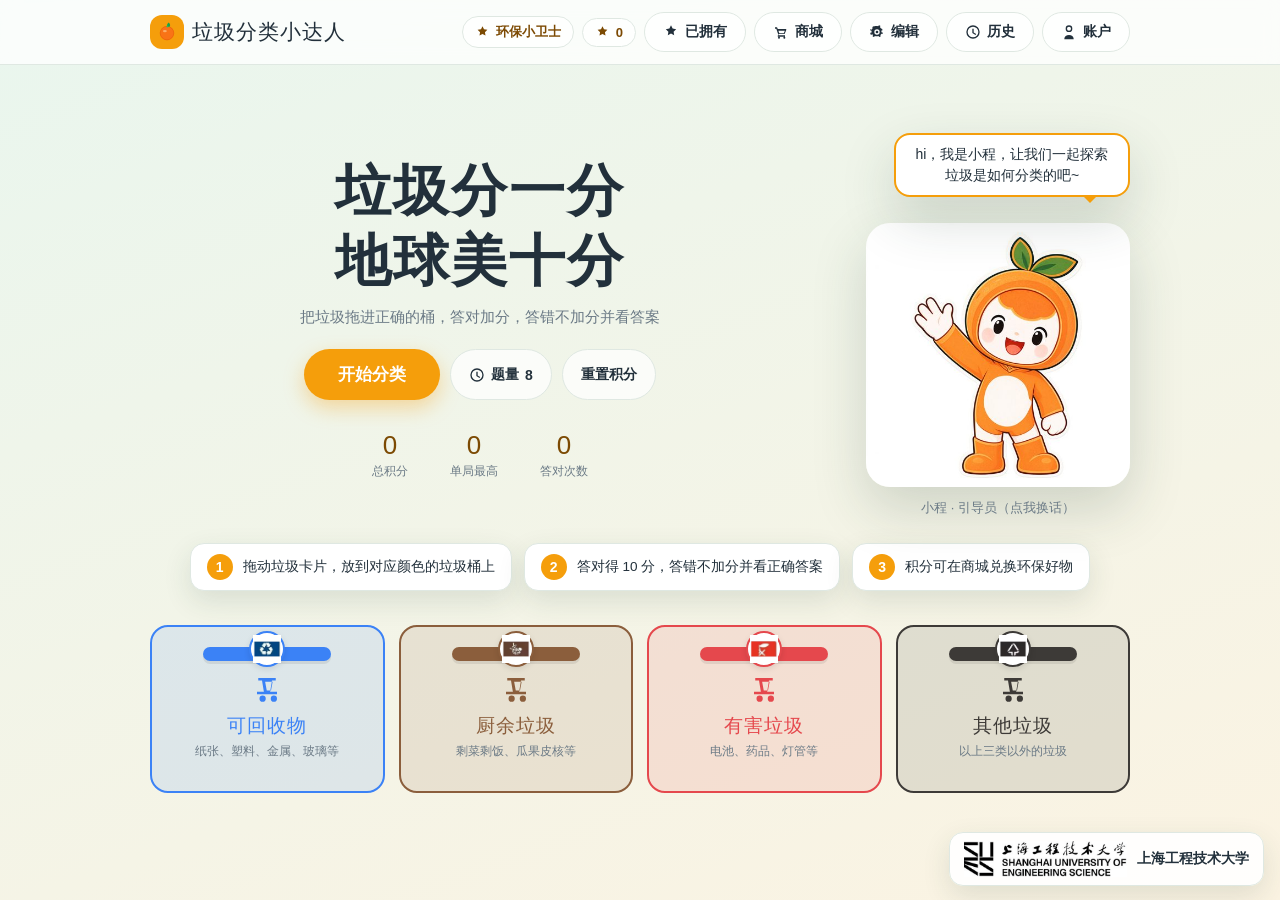
==== index.html @ 73b71ce6 "Add files via upload" ====
<!DOCTYPE html>
<html lang="zh-CN">
<head>
  <meta charset="UTF-8">
  <meta name="viewport" content="width=device-width, initial-scale=1.0">
  <title>垃圾分类小达人</title>
  
  
  <style>/* ===== 基础 ===== */
* { box-sizing: border-box; margin: 0; padding: 0; }

:root {
  --font-display: 'Microsoft YaHei', 'PingFang SC', sans-serif;
  --font-body: 'Microsoft YaHei', 'PingFang SC', sans-serif;
  --radius: 18px;
  --radius-lg: 24px;
}

/* ===== 皮肤变量 ===== */
body[data-skin="default"] {
  --bg-a: #E9F6EE;
  --bg-b: #FBF3E2;
  --card: #FFFFFF;
  --card-2: #F4FBF6;
  --ink: #22303B;
  --muted: #6B7A86;
  --line: #DFE8E2;
  --accent: #F59E0B;
  --accent-ink: #7C4A03;
  --shadow: 0 10px 28px rgba(34, 63, 51, 0.12);
  --shadow-lg: 0 22px 54px rgba(34, 63, 51, 0.18);
  --chip-bg: rgba(255, 255, 255, 0.75);
}
body[data-skin="night"] {
  --bg-a: #0E1B2C;
  --bg-b: #1B2A44;
  --card: #F7FAFD;
  --card-2: #EAF1FB;
  --ink: #16233A;
  --muted: #5C6B82;
  --line: #D7E2F0;
  --accent: #F5B83D;
  --accent-ink: #6B4A06;
  --shadow: 0 12px 30px rgba(6, 15, 30, 0.35);
  --shadow-lg: 0 24px 56px rgba(6, 15, 30, 0.42);
  --chip-bg: rgba(255, 255, 255, 0.82);
}
body[data-skin="sun"] {
  --bg-a: #FFF3E0;
  --bg-b: #FFE3C2;
  --card: #FFFFFF;
  --card-2: #FFF9F0;
  --ink: #3A2A16;
  --muted: #8A7357;
  --line: #F0E0C8;
  --accent: #EA7A23;
  --accent-ink: #8F3E08;
  --shadow: 0 10px 28px rgba(138, 86, 23, 0.14);
  --shadow-lg: 0 22px 54px rgba(138, 86, 23, 0.20);
  --chip-bg: rgba(255, 255, 255, 0.78);
}

html, body { height: 100%; }

body {
  font-family: var(--font-body);
  color: var(--ink);
  background: linear-gradient(160deg, var(--bg-a) 0%, var(--bg-b) 100%);
  background-attachment: fixed;
  min-height: 100vh;
  -webkit-font-smoothing: antialiased;
}

button { font-family: inherit; cursor: pointer; }
input, select, textarea { font-family: inherit; }

/* ===== 顶部栏 ===== */
.topbar {
  position: sticky;
  top: 0;
  z-index: 30;
  background: var(--chip-bg);
  -webkit-backdrop-filter: blur(10px);
  backdrop-filter: blur(10px);
  border-bottom: 1px solid var(--line);
}
.topbar-inner {
  max-width: 1020px;
  margin: 0 auto;
  padding: 12px 20px;
  display: flex;
  align-items: center;
  justify-content: space-between;
  gap: 12px;
  flex-wrap: wrap;
}
.brand { display: flex; align-items: center; gap: 8px; }
.brand-mark {
  width: 34px; height: 34px;
  display: inline-flex; align-items: center; justify-content: center;
  background: var(--accent);
  color: #fff;
  border-radius: 12px;
}
.brand-title {
  font-family: var(--font-display);
  font-size: 21px;
  letter-spacing: 1px;
}
.hud { display: flex; align-items: center; gap: 8px; flex-wrap: wrap; }

.chip {
  display: inline-flex; align-items: center; gap: 6px;
  background: var(--chip-bg);
  border: 1px solid var(--line);
  border-radius: 999px;
  padding: 6px 12px;
  font-size: 13px;
  font-weight: 700;
}
.score-chip { color: var(--accent-ink); }
.badge-chip { color: var(--muted); }
.badge-chip.is-active { color: var(--accent-ink); }

/* ===== 按钮 ===== */
.btn {
  display: inline-flex; align-items: center; justify-content: center; gap: 6px;
  border: none;
  border-radius: 999px;
  padding: 10px 18px;
  font-size: 14px;
  font-weight: 700;
  transition: transform 0.12s ease, box-shadow 0.12s ease, background 0.12s ease;
}
.btn:active { transform: scale(0.97); }
.btn-primary {
  background: var(--accent);
  color: #fff;
  box-shadow: 0 8px 20px rgba(245, 158, 11, 0.35);
}
.btn-primary:hover { filter: brightness(1.05); }
.btn-ghost {
  background: var(--chip-bg);
  color: var(--ink);
  border: 1px solid var(--line);
}
.btn-ghost:hover { background: var(--card-2); }
.btn-soft {
  background: var(--card-2);
  color: var(--ink);
  border: 1px solid var(--line);
}
.btn-soft:hover { background: var(--card); }
.btn-lg { padding: 14px 34px; font-size: 17px; }
.btn-sm { padding: 6px 12px; font-size: 13px; }
.btn:disabled { opacity: 0.5; cursor: not-allowed; }
.icon-btn {
  width: 34px; height: 34px;
  display: inline-flex; align-items: center; justify-content: center;
  border: none; border-radius: 10px;
  background: transparent; color: var(--muted);
}
.icon-btn:hover { background: var(--card-2); color: var(--ink); }

/* ===== 舞台 ===== */
.stage {
  max-width: 1020px;
  margin: 0 auto;
  padding: 28px 20px 48px;
}
.view { animation: fadeUp 0.35s ease; }
.is-hidden { display: none !important; }
@keyframes fadeUp {
  from { opacity: 0; transform: translateY(10px); }
  to { opacity: 1; transform: none; }
}

/* ===== 首页 ===== */
.home-hero {
  text-align: center;
  padding: 26px 0 20px;
}
.hero-title {
  font-family: var(--font-display);
  font-size: clamp(34px, 6vw, 56px);
  line-height: 1.25;
  letter-spacing: 2px;
}
.hero-sub {
  margin: 12px 0 22px;
  color: var(--muted);
  font-size: 15px;
}
.home-stats {
  display: flex; justify-content: center; gap: 42px;
  margin-top: 30px;
}
.stat { text-align: center; }
.stat-num {
  display: block;
  font-family: var(--font-display);
  font-size: 26px;
  color: var(--accent-ink);
}
.stat-label { font-size: 12px; color: var(--muted); }

.home-bins {
  display: grid;
  grid-template-columns: repeat(4, 1fr);
  gap: 14px;
  margin-top: 34px;
}

/* ===== 垃圾桶 ===== */
.bin {
  position: relative;
  border-radius: var(--radius);
  border: 2px solid var(--bin-color);
  background: var(--bin-soft);
  padding: 14px 12px 16px;
  min-height: 168px;
  display: flex;
  flex-direction: column;
  align-items: center;
  justify-content: flex-start;
  text-align: center;
  transition: transform 0.15s ease, box-shadow 0.15s ease;
}
.bin-lid {
  width: 62%;
  height: 14px;
  border-radius: 8px;
  background: var(--bin-color);
  margin-bottom: 12px;
  box-shadow: 0 3px 0 rgba(0,0,0,0.08);
}
.bin-icon { color: var(--bin-color); margin-bottom: 6px; }
.bin-name {
  font-family: var(--font-display);
  font-size: 19px;
  letter-spacing: 1px;
  color: var(--bin-color);
}
.bin-desc { font-size: 12px; color: var(--muted); margin-top: 4px; line-height: 1.4; }

.bin.drop-active { transform: scale(1.03); box-shadow: 0 0 0 4px var(--bin-color); }
.bin.flash-good { animation: binGood 0.7s ease; }
.bin.flash-bad { animation: binBad 0.6s ease; }
.bin.pulse-correct { animation: binPulse 1.3s ease 2; }
@keyframes binGood {
  0%, 100% { box-shadow: 0 0 0 0 rgba(46, 204, 113, 0); }
  40% { box-shadow: 0 0 0 8px rgba(46, 204, 113, 0.55); }
}
@keyframes binBad {
  0%, 100% { transform: translateX(0); }
  25% { transform: translateX(-6px); }
  50% { transform: translateX(6px); }
  75% { transform: translateX(-4px); }
}
@keyframes binPulse {
  0%, 100% { box-shadow: 0 0 0 0 var(--bin-color); }
  50% { box-shadow: 0 0 0 10px var(--bin-color); }
}

.bins {
  display: grid;
  grid-template-columns: repeat(4, 1fr);
  gap: 14px;
  margin-top: 26px;
}

/* ===== 游戏条 ===== */
.game-bar {
  display: flex;
  align-items: center;
  justify-content: space-between;
  gap: 12px;
  flex-wrap: wrap;
  margin-bottom: 6px;
}
.game-progress { display: flex; align-items: center; gap: 12px; flex: 1; min-width: 260px; }
.progress-text {
  font-family: var(--font-display);
  font-size: 16px;
  min-width: 52px;
}
.progress-track {
  flex: 1;
  height: 10px;
  border-radius: 999px;
  background: var(--line);
  overflow: hidden;
}
.progress-fill {
  height: 100%;
  border-radius: 999px;
  background: linear-gradient(90deg, #34C77B, var(--accent));
  transition: width 0.35s ease;
  width: 0%;
}
.mini-stat { font-size: 13px; color: var(--muted); white-space: nowrap; }
.mini-stat b { color: var(--ink); }

.game-tip {
  text-align: center;
  color: var(--muted);
  font-size: 13px;
  margin: 8px 0 18px;
}

/* ===== 物品托盘 ===== */
.tray {
  display: flex;
  flex-wrap: wrap;
  justify-content: center;
  gap: 14px;
  min-height: 150px;
  padding: 18px 6px 22px;
  user-select: none;
  -webkit-user-select: none;
  touch-action: none;
}
.item-card {
  position: relative;
  width: 112px;
  background: var(--card);
  border: 2px solid var(--line);
  border-radius: var(--radius);
  padding: 12px 8px 10px;
  display: flex;
  flex-direction: column;
  align-items: center;
  gap: 8px;
  box-shadow: var(--shadow);
  cursor: grab;
  touch-action: none;
  transition: transform 0.15s ease, box-shadow 0.15s ease, border-color 0.15s ease, opacity 0.3s ease;
}
.item-card:hover { transform: translateY(-3px); }
.item-card img {
  width: 74px;
  height: 74px;
  object-fit: contain;
  pointer-events: none;
}
.item-card .item-name { font-size: 13.5px; font-weight: 700; text-align: center; }
.item-card.is-selected {
  border-color: var(--accent);
  box-shadow: 0 0 0 4px rgba(245, 158, 11, 0.22), var(--shadow);
  transform: translateY(-3px);
}
.item-card.done-correct { opacity: 0.45; cursor: default; }
.item-card.done-wrong { opacity: 0.45; cursor: default; }
.item-card.dragging { visibility: hidden; }

.answer-badge {
  position: absolute;
  top: -9px;
  right: -9px;
  width: 26px; height: 26px;
  border-radius: 50%;
  display: flex; align-items: center; justify-content: center;
  color: #fff;
  border: 2px solid var(--card);
  font-weight: 800;
  font-size: 14px;
}
.answer-badge.good { background: #2ECC71; }
.answer-badge.bad { background: #E5484D; }

/* ===== 拖拽克隆 ===== */
.drag-clone {
  position: fixed;
  width: 96px;
  z-index: 200;
  pointer-events: none;
  background: var(--card);
  border: 2px solid var(--accent);
  border-radius: 16px;
  padding: 10px 8px;
  display: flex;
  flex-direction: column;
  align-items: center;
  gap: 6px;
  box-shadow: var(--shadow-lg);
  transform: translate(-50%, -50%) scale(1.1);
}
.drag-clone img { width: 60px; height: 60px; object-fit: contain; }
.drag-clone .item-name { font-size: 12px; font-weight: 700; }

/* ===== 结算 ===== */
.result-card {
  max-width: 480px;
  margin: 30px auto;
  background: var(--card);
  border-radius: var(--radius-lg);
  box-shadow: var(--shadow-lg);
  padding: 38px 30px 30px;
  text-align: center;
}
.result-icon {
  width: 96px; height: 96px;
  margin: 0 auto 14px;
  border-radius: 50%;
  background: linear-gradient(135deg, #34C77B, var(--accent));
  color: #fff;
  display: flex; align-items: center; justify-content: center;
}
.result-title { font-family: var(--font-display); font-size: 22px; letter-spacing: 1px; }
.result-score {
  font-family: var(--font-display);
  font-size: 52px;
  color: var(--accent-ink);
  margin: 8px 0 4px;
}
.result-stats {
  display: flex; justify-content: center; gap: 36px;
  margin: 22px 0;
  padding: 16px 0;
  border-top: 1px dashed var(--line);
  border-bottom: 1px dashed var(--line);
}
.result-foot { display: flex; justify-content: center; gap: 26px; margin-bottom: 22px; }
.result-actions { display: flex; justify-content: center; gap: 12px; }

/* ===== 面板 ===== */
.panel-mask {
  position: fixed;
  inset: 0;
  background: rgba(15, 23, 42, 0.42);
  z-index: 100;
}
.panel {
  position: fixed;
  top: 0;
  right: 0;
  bottom: 0;
  width: 460px;
  max-width: 94vw;
  background: var(--card);
  z-index: 110;
  display: flex;
  flex-direction: column;
  box-shadow: var(--shadow-lg);
  animation: slideIn 0.25s ease;
}
.panel-wide { width: 700px; }
@keyframes slideIn {
  from { transform: translateX(30px); opacity: 0; }
  to { transform: none; opacity: 1; }
}
.panel-head {
  display: flex;
  align-items: center;
  gap: 12px;
  padding: 16px 20px;
  border-bottom: 1px solid var(--line);
}
.panel-head h2 { font-family: var(--font-display); font-size: 19px; flex: 1; }
.panel-balance {
  font-size: 13px; font-weight: 700;
  color: var(--accent-ink);
  background: var(--card-2);
  border: 1px solid var(--line);
  border-radius: 999px;
  padding: 5px 12px;
}
.panel-body { flex: 1; overflow-y: auto; padding: 18px 20px 30px; }

.shop-card {
  display: flex;
  align-items: center;
  gap: 14px;
  background: var(--card-2);
  border: 1px solid var(--line);
  border-radius: var(--radius);
  padding: 14px;
  margin-bottom: 12px;
}
.shop-icon {
  width: 76px; height: 76px;
  flex-shrink: 0;
  border-radius: 16px;
  background: var(--card);
  border: 1px solid var(--line);
  display: flex; align-items: center; justify-content: center;
  color: var(--accent);
  overflow: hidden;
}
.shop-icon img {
  width: 100%;
  height: 100%;
  object-fit: contain;
  display: block;
}
.shop-icon svg { width: 40px; height: 40px; }
.shop-info { flex: 1; min-width: 0; }
.shop-name { font-weight: 700; font-size: 15px; }
.shop-desc { font-size: 12px; color: var(--muted); margin-top: 2px; }
.shop-price {
  display: inline-flex; align-items: center; gap: 4px;
  font-size: 13px; font-weight: 700;
  color: var(--accent-ink);
  margin-top: 6px;
}
.shop-action { flex-shrink: 0; }

/* ===== 编辑面板 ===== */
.edit-tabs {
  display: flex;
  gap: 6px;
  padding: 10px 20px 0;
  border-bottom: 1px solid var(--line);
  overflow-x: auto;
}
.edit-tab {
  border: none;
  background: transparent;
  padding: 9px 14px;
  font-size: 14px;
  font-weight: 700;
  color: var(--muted);
  border-radius: 10px 10px 0 0;
  white-space: nowrap;
}
.edit-tab.is-active {
  color: var(--accent-ink);
  background: var(--card-2);
  border: 1px solid var(--line);
  border-bottom-color: var(--card-2);
}

.form-row {
  display: grid;
  grid-template-columns: 86px 1fr;
  gap: 10px;
  align-items: center;
  margin-bottom: 10px;
}
.form-row .form-label { font-size: 13px; color: var(--muted); font-weight: 700; }
.form-control {
  width: 100%;
  border: 1px solid var(--line);
  border-radius: 10px;
  padding: 8px 10px;
  font-size: 14px;
  background: var(--card);
  color: var(--ink);
}
.form-control:focus { outline: 2px solid var(--accent); outline-offset: -1px; }
textarea.form-control { resize: vertical; min-height: 60px; }

.edit-card {
  background: var(--card-2);
  border: 1px solid var(--line);
  border-radius: var(--radius);
  padding: 14px;
  margin-bottom: 12px;
}
.edit-card-head {
  display: flex;
  align-items: center;
  justify-content: space-between;
  gap: 10px;
  margin-bottom: 10px;
}
.edit-card-title { font-weight: 700; font-size: 14px; }
.edit-card-actions { display: flex; gap: 6px; }
.edit-actions {
  display: flex;
  gap: 8px;
  margin-top: 14px;
  flex-wrap: wrap;
}
.hint-note {
  font-size: 12px;
  color: var(--muted);
  background: var(--card-2);
  border: 1px dashed var(--line);
  border-radius: 10px;
  padding: 10px 12px;
  margin-bottom: 14px;
  line-height: 1.6;
}
.img-preview {
  width: 56px; height: 56px;
  object-fit: contain;
  background: #fff;
  border: 1px solid var(--line);
  border-radius: 10px;
}

/* ===== Toast ===== */
.toast {
  position: fixed;
  top: 18px;
  left: 50%;
  transform: translateX(-50%) translateY(-16px);
  z-index: 300;
  padding: 11px 22px;
  border-radius: 999px;
  color: #fff;
  font-size: 14px;
  font-weight: 700;
  box-shadow: var(--shadow-lg);
  opacity: 0;
  pointer-events: none;
  transition: opacity 0.2s ease, transform 0.2s ease;
  max-width: 86vw;
  text-align: center;
}
.toast.show { opacity: 1; transform: translateX(-50%) translateY(0); }
.toast.good { --toast-kind: #2ECC71; }
.toast.bad { --toast-kind: #E5484D; }
.toast.info { --toast-kind: #3B82F6; }
.toast { background: var(--toast-bg, var(--toast-kind, #3B82F6)); }

/* ===== 响应式 ===== */
@media (max-width: 760px) {
  .topbar-inner { padding: 10px 14px; }
  .brand-title { font-size: 18px; }
  .stage { padding: 18px 14px 40px; }
  .home-bins { grid-template-columns: repeat(2, 1fr); }
  .bins { grid-template-columns: repeat(2, 1fr); }
  .bin { min-height: 140px; }
  .item-card { width: 98px; }
  .item-card img { width: 62px; height: 62px; }
  .home-stats { gap: 24px; }
  .panel { width: 100%; max-width: 100%; }
  .form-row { grid-template-columns: 1fr; gap: 4px; }
  .result-card { padding: 28px 18px 22px; }
}

/* ===== 无障碍与动效偏好 ===== */
:focus-visible {
  outline: 3px solid var(--accent);
  outline-offset: 2px;
}
@media (prefers-reduced-motion: reduce) {
  *, *::before, *::after {
    animation-duration: 0.01ms !important;
    animation-iteration-count: 1 !important;
    transition-duration: 0.01ms !important;
  }
}

/* ===== v2 新增：首页形象与玩法说明 ===== */
.home-hero {
  display: flex;
  align-items: center;
  justify-content: center;
  gap: 56px;
  padding: 26px 0 20px;
  text-align: left;
}
.hero-text { text-align: center; flex: 1; min-width: 0; }
.avatar-home { width: 264px; flex-shrink: 0; }
.avatar-home img {
  width: 100%;
  border-radius: 24px;
  box-shadow: var(--shadow-lg);
  display: block;
}
.avatar-name {
  display: block;
  text-align: center;
  margin-top: 10px;
  font-size: 13px;
  color: var(--muted);
}
.howto {
  display: flex;
  flex-wrap: wrap;
  gap: 12px;
  justify-content: center;
  margin: 6px 0 26px;
}
.howto-step {
  display: flex;
  align-items: center;
  gap: 10px;
  background: var(--card);
  border: 1px solid var(--line);
  border-radius: 14px;
  padding: 10px 16px;
  box-shadow: var(--shadow);
  font-size: 13.5px;
}
.howto-step b {
  width: 26px; height: 26px;
  border-radius: 50%;
  background: var(--accent);
  color: #fff;
  display: flex; align-items: center; justify-content: center;
  font-size: 14px;
  flex-shrink: 0;
}

/* ===== v2 新增：游戏页形象与提示 ===== */
.avatar-game {
  width: 88px;
  border-radius: 16px;
  box-shadow: var(--shadow);
  flex-shrink: 0;
  display: block;
}
.game-tip {
  width: fit-content;
  max-width: 94%;
  margin: 8px auto 18px;
  background: var(--card);
  border: 1px dashed var(--accent);
  border-radius: 999px;
  padding: 8px 18px;
  font-weight: 500;
}

/* ===== v2 新增：垃圾桶配套标识 ===== */
.bin { padding-top: 20px; }
.bin-mark {
  position: absolute;
  top: 4px;
  left: 50%;
  transform: translateX(-50%);
  width: 36px; height: 36px;
  border-radius: 50%;
  background: var(--card);
  border: 2px solid var(--bin-color);
  color: var(--bin-color);
  display: flex; align-items: center; justify-content: center;
  box-shadow: 0 2px 6px rgba(0, 0, 0, 0.10);
  z-index: 2;
}

/* ===== v2 新增：投放抖动 ===== */
@keyframes shake {
  0%, 100% { transform: translateX(0); }
  20% { transform: translateX(-5px) rotate(-1.2deg); }
  40% { transform: translateX(5px) rotate(1.2deg); }
  60% { transform: translateX(-4px); }
  80% { transform: translateX(3px); }
}
.bin.shake { animation: shake 0.45s ease; }
.item-card.card-shake { animation: shake 0.45s ease; }

/* ===== v2 新增：正确/错误反馈气泡 ===== */
.feedback {
  position: fixed;
  top: 20%;
  left: 50%;
  transform: translate(-50%, -55%) scale(0.5);
  z-index: 260;
  display: flex;
  flex-direction: column;
  align-items: center;
  gap: 8px;
  opacity: 0;
  pointer-events: none;
  transition: opacity 0.16s ease, transform 0.16s ease;
}
.feedback.show { opacity: 1; transform: translate(-50%, -55%) scale(1); }
.feedback img {
  width: 104px;
  border-radius: 18px;
  box-shadow: var(--shadow-lg);
}
.feedback img.fb-bad { display: none; }
.feedback.bad img.fb-good { display: none; }
.feedback.bad img.fb-bad { display: block; }
.feedback span {
  font-family: var(--font-display);
  font-size: 24px;
  letter-spacing: 2px;
  padding: 6px 20px;
  border-radius: 999px;
  color: #fff;
}
.feedback.good span { background: #2ECC71; }
.feedback.bad span { background: #E5484D; }

/* ===== v2 新增：角落水印 ===== */
.corner-badge {
  position: fixed;
  right: 16px;
  bottom: 14px;
  z-index: 90;
  display: flex;
  align-items: center;
  gap: 10px;
  background: rgba(255, 255, 255, 0.90);
  border: 1px solid var(--line);
  border-radius: 14px;
  padding: 8px 14px;
  box-shadow: var(--shadow);
}
.corner-badge img {
  height: calc(36px * var(--scale, 1));
  width: auto;
  display: block;
}
.corner-badge span {
  font-size: 14px;
  font-weight: 700;
  color: var(--ink);
  white-space: nowrap;
}

/* ===== v2 新增：历史记录面板 ===== */
.his-title {
  font-size: 14px;
  color: var(--muted);
  font-weight: 700;
  margin: 4px 0 10px;
  padding-top: 8px;
}
.his-empty { font-size: 13px; color: var(--muted); padding: 12px 0 4px; }
.his-item {
  display: flex;
  justify-content: space-between;
  align-items: center;
  gap: 10px;
  background: var(--card-2);
  border: 1px solid var(--line);
  border-radius: 12px;
  padding: 10px 12px;
  margin-bottom: 8px;
  font-size: 13px;
}
.his-left { font-weight: 700; }
.his-meta { color: var(--muted); font-size: 12px; }

/* ===== v2 新增：按钮与商城次数 ===== */
.btn-danger { background: #E5484D; color: #fff; }
.btn-danger:hover { filter: brightness(1.08); }
.shop-limit { font-size: 12px; color: var(--muted); margin-top: 3px; }

/* ===== v2 新增：编辑面板-形象/角标 ===== */
.avatar-grid {
  display: grid;
  grid-template-columns: repeat(4, 1fr);
  gap: 10px;
  margin-bottom: 14px;
}
.avatar-cell {
  border: 2px solid var(--line);
  border-radius: 12px;
  overflow: hidden;
  cursor: pointer;
  background: #fff;
  padding: 4px;
}
.avatar-cell img { width: 100%; display: block; border-radius: 8px; }
.avatar-cell.is-active { border-color: var(--accent); box-shadow: 0 0 0 3px rgba(245, 158, 11, 0.20); }
.brand-cell {
  border: 2px solid var(--line);
  border-radius: 12px;
  overflow: hidden;
  cursor: pointer;
  background: #fff;
  margin-bottom: 12px;
  padding: 8px;
}
.brand-cell img { width: 100%; display: block; border-radius: 8px; }
.brand-cell.is-active { border-color: var(--accent); box-shadow: 0 0 0 3px rgba(245, 158, 11, 0.20); }
.scale-row { display: flex; align-items: center; gap: 12px; margin-bottom: 10px; }
.scale-row input[type="range"] { flex: 1; }

/* ===== v2 新增：响应式 ===== */
@media (max-width: 760px) {
  .home-hero { flex-direction: column; gap: 10px; padding: 10px 0 8px; }
  .avatar-home { width: 168px; padding-top: 64px; }
  .avatar-home .avatar-name { margin-top: 8px; font-size: 12px; }
  .avatar-bubble { max-width: 200px; font-size: 12.5px; padding: 7px 11px; top: 8px; }
  .avatar-game { width: 60px; }
  .avatar-grid { grid-template-columns: repeat(4, 1fr); }
  .corner-badge { right: 10px; bottom: 10px; padding: 6px 10px; }
  .corner-badge span { font-size: 12px; }
  .howto-step { width: 100%; justify-content: flex-start; padding: 8px 12px; font-size: 12.5px; }
  .hero-title { font-size: 30px; letter-spacing: 1px; }
  .hero-sub { margin: 6px 0 12px; font-size: 13px; }
  .hero-actions { gap: 8px; }
  .home-stats { gap: 16px; margin-top: 14px; }
  .stat-num { font-size: 22px; }
  .home-bins { gap: 10px; margin-top: 12px; }
  .bin { min-height: 128px; padding: 12px 8px 12px; }
  .bin-name { font-size: 16px; }
  .bin-desc { font-size: 11px; }
  .howto { margin: 4px 0 14px; gap: 8px; }
}

/* ===== v3 新增：标准标识图 / 标题图标 ===== */
.bin-mark img {
  width: 28px;
  height: 28px;
  object-fit: contain;
  display: block;
}
#brand-logo {
  width: 22px;
  height: 22px;
  object-fit: contain;
  display: block;
}
.brand-mark img { border-radius: 8px; }

/* ===== v3 新增：首页快捷按钮组 ===== */
.hero-actions {
  display: flex;
  justify-content: center;
  gap: 10px;
  flex-wrap: wrap;
  margin-top: 2px;
}
.pending-round {
  display: flex;
  align-items: center;
  justify-content: center;
  gap: 10px;
  flex-wrap: wrap;
  margin-top: 14px;
  background: var(--card);
  border: 1px dashed var(--accent);
  border-radius: 14px;
  padding: 10px 16px;
  box-shadow: var(--shadow);
}
.pending-tip { font-size: 13px; color: var(--muted); }

/* ===== v3 新增：题量设置浮层 ===== */
.roundsize-pop {
  position: fixed;
  z-index: 320;
  background: var(--card);
  border: 1px solid var(--line);
  border-radius: 14px;
  box-shadow: var(--shadow-lg);
  padding: 12px;
  min-width: 130px;
  animation: fadeUp 0.18s ease;
}
.roundsize-pop-title {
  font-size: 13px;
  font-weight: 700;
  color: var(--muted);
  margin-bottom: 8px;
  text-align: center;
}
.roundsize-opt {
  display: block;
  width: 100%;
  border: 1px solid var(--line);
  background: var(--card-2);
  border-radius: 10px;
  padding: 7px 10px;
  margin-bottom: 6px;
  font-size: 14px;
  font-weight: 700;
  color: var(--ink);
  text-align: center;
}
.roundsize-opt:hover { border-color: var(--accent); }
.roundsize-opt.is-active { background: var(--accent); color: #fff; border-color: var(--accent); }
.roundsize-pop-tip { font-size: 11px; color: var(--muted); text-align: center; padding-top: 4px; }

/* ===== v3 新增：编辑面板-标识选择 ===== */
.mark-grid {
  display: grid;
  grid-template-columns: repeat(4, 1fr);
  gap: 8px;
}
.mark-cell {
  border: 2px solid var(--line);
  border-radius: 12px;
  overflow: hidden;
  cursor: pointer;
  background: #fff;
  padding: 6px;
  text-align: center;
}
.mark-cell img { width: 100%; display: block; border-radius: 8px; }
.mark-cell div { font-size: 11px; color: var(--muted); padding: 4px 0 0; }
.mark-cell.is-active { border-color: var(--accent); box-shadow: 0 0 0 3px rgba(245, 158, 11, 0.20); }

/* ===== v3 新增：开关 ===== */
.toggle-row {
  display: flex;
  align-items: center;
  gap: 12px;
}
.toggle {
  width: 48px;
  height: 26px;
  border-radius: 999px;
  border: 2px solid var(--line);
  background: var(--card-2);
  position: relative;
  transition: background 0.18s ease, border-color 0.18s ease;
}
.toggle::after {
  content: '';
  position: absolute;
  top: 2px;
  left: 2px;
  width: 18px;
  height: 18px;
  border-radius: 50%;
  background: #fff;
  box-shadow: 0 1px 3px rgba(0,0,0,0.2);
  transition: left 0.18s ease;
}
.toggle.is-on { background: var(--accent); border-color: var(--accent); }
.toggle.is-on::after { left: 24px; }

/* ===== v3 新增：动作图编辑区 ===== */
.action-rows { display: grid; gap: 10px; }
.action-row {
  display: flex;
  align-items: flex-start;
  gap: 12px;
  background: var(--card-2);
  border: 1px solid var(--line);
  border-radius: 12px;
  padding: 10px;
}
.action-preview {
  width: 72px;
  height: 72px;
  flex-shrink: 0;
  border-radius: 12px;
  overflow: hidden;
  background: #fff;
  border: 1px solid var(--line);
}
.action-preview img { width: 100%; height: 100%; object-fit: contain; display: block; }
.action-controls { flex: 1; min-width: 0; display: grid; gap: 6px; }
.edit-hr { border: none; border-top: 1px dashed var(--line); margin: 18px 0; }

/* ===== v3 新增：响应式 ===== */
@media (max-width: 760px) {
  .hero-actions .btn-lg { order: -1; width: 100%; }
  .mark-grid { grid-template-columns: repeat(2, 1fr); }
}

/* ===== v4 新增：引导员对话框（位于形象头顶，箭头朝下指向形象，不拦截点击） ===== */
.avatar-home { position: relative; padding-top: 104px; }
.avatar-home .avatar-name { margin-top: 12px; }
.avatar-bubble {
  position: absolute;
  top: 14px;
  left: auto;
  right: 0;
  transform: none;
  max-width: 236px;
  width: max-content;
  background: #fff;
  color: var(--ink);
  border: 2px solid var(--accent);
  border-radius: 16px;
  padding: 9px 14px;
  font-size: 14px;
  line-height: 1.5;
  text-align: center;
  box-shadow: var(--shadow-lg);
  z-index: 20;
  pointer-events: none;
}
.avatar-bubble::after {
  content: '';
  position: absolute;
  top: 100%;
  left: auto;
  right: 30px;
  transform: none;
  border: 8px solid transparent;
  border-top-color: var(--accent);
}
.bubble-game {
  position: static;
  transform: none;
  margin-left: 10px;
  align-self: center;
  flex-shrink: 1;
}
.bubble-game::after { display: none; }

/* ===== v4 新增：答错时正确桶背景=分类颜色；错投桶背景不变 ===== */
.bin.reveal-correct {
  background: var(--bin-color);
  color: #fff;
  border-color: var(--bin-color);
  animation: binPulse 0.9s ease 2;
}
.bin.reveal-correct .bin-name,
.bin.reveal-correct .bin-desc,
.bin.reveal-correct .bin-icon { color: #fff; }
.bin.reveal-correct .bin-mark { background: #fff; }

/* ===== v4 新增：题量自定义输入 ===== */
.roundsize-custom {
  display: flex;
  gap: 6px;
  margin: 8px 0 2px;
}
.roundsize-custom .form-control {
  flex: 1;
  min-width: 0;
  text-align: center;
  font-weight: 700;
}
.roundsize-pop { min-width: 170px; }

/* ===== v4 新增：历史面板错题区 ===== */
#his-wrongs .his-item { border-left-color: #E5484D; }
#btn-clear-wrongs { margin-top: 8px; }


/* ===== 账户中心 ===== */
.acc-guest {
  background: var(--chip-bg);
  border: 1px dashed var(--accent);
  border-radius: 12px;
  padding: 12px 14px;
  margin-bottom: 12px;
  font-size: 13.5px;
  color: var(--ink);
  line-height: 1.6;
}
.acc-guest b { color: var(--accent); font-size: 14px; }
.acc-actions {
  display: flex;
  gap: 10px;
  margin-top: 12px;
}
.acc-actions .btn { flex: 1; }
.acc-info {
  display: flex;
  align-items: center;
  gap: 12px;
  margin-bottom: 14px;
}
.acc-avatar {
  width: 52px; height: 52px;
  border-radius: 50%;
  background: var(--accent);
  color: #fff;
  font-size: 24px;
  font-weight: 700;
  display: flex; align-items: center; justify-content: center;
  flex-shrink: 0;
}
.acc-name { font-size: 17px; font-weight: 700; }
.acc-tip { font-size: 12.5px; color: var(--muted); margin-top: 2px; line-height: 1.5; }
.acc-stats {
  display: flex;
  gap: 10px;
  margin-bottom: 14px;
}
.acc-stat {
  flex: 1;
  background: var(--chip-bg);
  border: 1px solid var(--line);
  border-radius: 10px;
  padding: 10px 6px;
  text-align: center;
}
.acc-stat b { display: block; font-size: 18px; color: var(--accent); }
.acc-stat span { font-size: 12px; color: var(--muted); }
.btn-block { width: 100%; }


/* ===== 管理员验证面板 ===== */
.panel-narrow { max-width: 380px; }
.gate-tip {
  font-size: 13.5px;
  color: var(--muted);
  line-height: 1.7;
  margin: 0 0 12px;
}
.gate-input { width: 100%; font-size: 15px; }
/* ===== v5 手机端：尽量一屏完成交互 ===== */
@media (max-width: 760px) {
  /* 顶栏固定高度，按钮一行（放不下横向滚动），绝不换行占高 */
  .topbar { height: 46px; }
  .topbar-inner {
    height: 100%;
    box-sizing: border-box;
    padding: 0 10px;
  }
  .brand-title { font-size: 15px; }
  .brand-mark svg, #brand-logo { width: 17px; height: 17px; }
  .hud {
    flex-wrap: nowrap;
    gap: 4px;
    overflow-x: auto;
    -webkit-overflow-scrolling: touch;
    scrollbar-width: none;
  }
  .hud::-webkit-scrollbar { display: none; }
  .hud .btn, .chip { padding: 3px 6px; font-size: 11px; white-space: nowrap; }
  .hud .btn svg { width: 12px; height: 12px; }
  .chip { gap: 3px; }

  .stage { padding: 6px 10px 6px; }

  /* 首页压缩 */
  .home-hero { padding: 2px 0 0; gap: 4px; }
  .avatar-home { width: 118px; padding-top: 38px; }
  .avatar-home .avatar-name { margin-top: 4px; font-size: 10.5px; }
  .avatar-home .avatar-bubble { max-width: 172px; font-size: 11px; padding: 5px 8px; top: 4px; }
  .hero-title { font-size: 24px; letter-spacing: 1px; }
  .hero-sub { margin: 3px 0 6px; font-size: 11.5px; }
  .hero-actions { gap: 5px; }
  .hero-actions .btn { padding: 7px 10px; font-size: 13px; }
  .home-stats { gap: 10px; margin-top: 6px; }
  .stat-num { font-size: 18px; }
  .stat-label { font-size: 11px; }
  .howto { gap: 5px; margin: 2px 0 8px; }
  .howto-step { padding: 5px 8px; font-size: 11px; gap: 6px; }
  .howto-step b { width: 20px; height: 20px; font-size: 11px; }
  .home-bins { gap: 8px; margin-top: 8px; }
  .bin { min-height: 106px; padding: 6px 5px 8px; }
  .bin-mark { width: 28px; height: 28px; top: 2px; }
  .bin-mark img { width: 22px; height: 22px; }
  .bin-lid { height: 9px; margin-bottom: 5px; }
  .bin-name { font-size: 13px; }
  .bin-desc { font-size: 9.5px; }

  /* 游戏页：精确一屏，垃圾桶贴底，托盘自适应（内容多时托盘内部滚动） */
  #view-game {
    display: flex;
    flex-direction: column;
    height: calc(100vh - 46px - 12px);
    height: calc(100dvh - 46px - 12px);
    overflow: hidden;
  }
  #view-game .game-bar { margin-bottom: 2px; gap: 6px; flex-wrap: nowrap; }
  #view-game .avatar-game { width: 42px; border-radius: 12px; }
  #view-game .bubble-game { max-width: 108px; font-size: 10.5px; padding: 4px 6px; margin-left: 6px; }
  #view-game .game-progress { min-width: 0; gap: 6px; }
  #view-game .progress-text { font-size: 12px; min-width: 38px; }
  #view-game .progress-track { height: 7px; }
  #view-game .mini-stat { font-size: 10.5px; }
  #view-game .btn { padding: 6px 8px; font-size: 12px; }
  #view-game .game-tip {
    font-size: 11px;
    margin: 0 0 4px;
    white-space: nowrap;
    overflow: hidden;
    text-overflow: ellipsis;
  }
  #view-game .tray {
    flex: 1;
    min-height: 0;
    align-content: center;
    gap: 8px;
    padding: 4px 2px 4px;
    overflow-y: auto;
    -webkit-overflow-scrolling: touch;
  }
  #view-game .item-card { width: 72px; padding: 6px 4px 5px; gap: 3px; }
  #view-game .item-card img { width: 42px; height: 42px; }
  #view-game .item-card .item-name { font-size: 10.5px; }
  #view-game .bins { margin-top: 4px; gap: 6px; flex-shrink: 0; }
  #view-game .bin { min-height: 96px; padding: 4px 4px 6px; }
  #view-game .bin-mark { width: 26px; height: 26px; top: 2px; }
  #view-game .bin-mark img { width: 20px; height: 20px; }
  #view-game .bin-lid { height: 8px; margin-bottom: 4px; }
  #view-game .bin-icon svg { width: 26px; height: 26px; }
  #view-game .bin-name { font-size: 12.5px; }
  #view-game .bin-desc { font-size: 9px; }

  /* 角落角标缩小避让，不压垃圾桶 */
  .corner-badge {
    bottom: 4px;
    right: 4px;
    padding: 3px 6px;
    gap: 5px;
    transform: scale(0.8);
    transform-origin: bottom right;
  }
  .corner-badge span { font-size: 10px; }
  .corner-badge img { height: 20px; }

  /* 结算页压缩 */
  .result-card { margin: 10px auto; padding: 22px 16px 16px; }
  .result-icon { width: 62px; height: 62px; margin-bottom: 8px; }
  .result-title { font-size: 19px; }
  .result-score { font-size: 40px; margin: 2px 0 0; }
  .result-stats { gap: 20px; margin: 10px 0; padding: 10px 0; }
  .result-foot { gap: 18px; margin-bottom: 14px; }
  .result-actions { gap: 8px; }
  .result-actions .btn { padding: 8px 12px; font-size: 13px; }
}
</style>
</head>
<body data-skin="default">

  <header class="topbar">
    <div class="topbar-inner">
      <div class="brand">
        <span class="brand-mark" aria-hidden="true">
          <svg id="brand-logo-default" viewBox="0 0 24 24" width="22" height="22"><circle cx="12" cy="13.2" r="7.4" fill="#F97316"/><circle cx="12" cy="13.2" r="7.4" fill="none" stroke="#EA580C" stroke-width="0.7"/><ellipse cx="9.7" cy="11" rx="2.1" ry="1.3" fill="#FDBA74" opacity="0.85"/><path d="M12 6.2c-.3-2.3.8-3.8 1.8-4.6 1.7 1.3 1.8 2.9 1.4 4.3-.9.3-2.1.4-3.2.3z" fill="#16A34A"/><circle cx="12.4" cy="5.9" r="1" fill="#22C55E"/></svg>
          <img id="brand-logo" class="is-hidden" alt="标题图标">
        </span>
        <span class="brand-title">垃圾分类小达人</span>
      </div>
      <div class="hud">
        <span class="chip badge-chip" id="chip-badge" title="当前称号">
          <svg viewBox="0 0 24 24" width="15" height="15" aria-hidden="true"><path fill="currentColor" d="M12 2l2.4 4.9 5.4.8-3.9 3.8.9 5.4-4.8-2.5-4.8 2.5.9-5.4L4.2 7.7l5.4-.8L12 2z"/></svg>
          <span id="badge-name">未佩戴</span>
        </span>
        <span class="chip score-chip">
          <svg viewBox="0 0 24 24" width="15" height="15" aria-hidden="true"><path fill="currentColor" d="M12 2l2.4 4.9 5.4.8-3.9 3.8.9 5.4-4.8-2.5-4.8 2.5.9-5.4L4.2 7.7l5.4-.8L12 2z"/></svg>
          <span id="score-total">0</span>
        </span>
        <button class="btn btn-ghost" id="btn-owned" type="button">
          <svg viewBox="0 0 24 24" width="16" height="16" aria-hidden="true"><path fill="currentColor" d="M12 2l2.4 4.9 5.4.8-3.9 3.8.9 5.4-4.8-2.5-4.8 2.5.9-5.4L4.2 7.7l5.4-.8L12 2z"/></svg>
          已拥有
        </button>
        <button class="btn btn-ghost" id="btn-shop" type="button">
          <svg viewBox="0 0 24 24" width="16" height="16" aria-hidden="true"><path fill="currentColor" d="M4 5h2l1.2 2.5H19a1 1 0 0 1 .9 1.4l-2.5 6A1 1 0 0 1 16.5 15H9l-1 2h10v2H8a1 1 0 0 1-.9-1.4l1-2-.9-1.9L5 7H3V5h1zm5.5 9h6.7l1.6-4H8.1l1.4 4zM9 19a1.5 1.5 0 1 1 0 3 1.5 1.5 0 0 1 0-3zm8 0a1.5 1.5 0 1 1 0 3 1.5 1.5 0 0 1 0-3z"/></svg>
          商城
        </button>
        <button class="btn btn-ghost" id="btn-edit" type="button">
          <svg viewBox="0 0 24 24" width="16" height="16" aria-hidden="true"><path fill="currentColor" d="M12 8a4 4 0 1 1 0 8 4 4 0 0 1 0-8zm0 2a2 2 0 1 0 0 4 2 2 0 0 0 0-4zm8-2.5l-1.9-.6c-.4-.8-.9-1.5-1.5-2.1l.4-2-2-1-1.4 1.5c-.8-.2-1.7-.3-2.6-.3s-1.8.1-2.6.3L7 3.4l-2 1 .4 2c-.6.6-1.1 1.3-1.5 2.1L2 7.5v2.2l1.9.6a8.4 8.4 0 0 0 0 2.4L2 13.3v2.2l2 1 .4-2c.4.8.9 1.5 1.5 2.1l-.4 2 2 1 1.4-1.5c.8.2 1.7.3 2.6.3s1.8-.1 2.6-.3l1.4 1.5 2-1-.4-2c.6-.6 1.1-1.3 1.5-2.1l1.9.6v-2.2l-1.9-.6a8.4 8.4 0 0 0 0-2.4L20 9.7V7.5z"/></svg>
          编辑
        </button>
        <button class="btn btn-ghost" id="btn-history" type="button">
          <svg viewBox="0 0 24 24" width="16" height="16" aria-hidden="true"><path fill="currentColor" d="M12 2a10 10 0 1 1 0 20 10 10 0 0 1 0-20zm0 2a8 8 0 1 0 0 16 8 8 0 0 0 0-16zm-1 3h2v5.6l3.8 2.3-1 1.6L11 13.5V7z"/></svg>
          历史
        </button>
        <button class="btn btn-ghost" id="btn-account" type="button">
          <svg viewBox="0 0 24 24" width="16" height="16" aria-hidden="true"><path fill="currentColor" d="M12 2a5 5 0 1 1 0 10 5 5 0 0 1 0-10zm0 2a3 3 0 1 0 0 6 3 3 0 0 0 0-6zm-7 18c0-3.3 3.1-5.5 7-5.5s7 2.2 7 5.5v1H5v-1z"/></svg>
          <span id="account-label">账户</span>
        </button>
      </div>
    </div>
  </header>

  <main class="stage">
    <!-- ===== 首页 ===== -->
    <section class="view" id="view-home" aria-label="首页">
      <div class="home-hero">
        <div class="hero-text">
          <h1 class="hero-title" id="hero-title">垃圾分一分<br>地球美十分</h1>
          <p class="hero-sub" id="hero-sub">把垃圾拖进正确的桶，答对加分，答错不加分并看答案</p>
          <div class="hero-actions">
            <button class="btn btn-primary btn-lg" id="btn-start" type="button">开始分类</button>
            <button class="btn btn-ghost" id="btn-round-size" type="button">
              <svg viewBox="0 0 24 24" width="16" height="16" aria-hidden="true"><path fill="currentColor" d="M12 2a10 10 0 1 1 0 20 10 10 0 0 1 0-20zm0 2a8 8 0 1 0 0 16 8 8 0 0 0 0-16zm-1 3h2v5.6l3.8 2.3-1 1.6L11 13.5V7z"/></svg>
              题量 <span id="round-size-label">8</span>
            </button>
            <button class="btn btn-ghost" id="btn-reset-home" type="button">重置积分</button>
          </div>
          <div class="pending-round is-hidden" id="pending-round">
            <span class="pending-tip">上局进行中，进度已保留</span>
            <button class="btn btn-sm btn-primary" id="btn-continue" type="button">继续游戏</button>
            <button class="btn btn-sm btn-ghost" id="btn-reset-round" type="button">重置进度</button>
          </div>
          <div class="home-stats">
            <div class="stat"><span class="stat-num" id="stat-score">0</span><span class="stat-label">总积分</span></div>
            <div class="stat"><span class="stat-num" id="stat-best">0</span><span class="stat-label">单局最高</span></div>
            <div class="stat"><span class="stat-num" id="stat-correct">0</span><span class="stat-label">答对次数</span></div>
          </div>
        </div>
        <div class="avatar-home" id="avatar-home" title="小程引导员">
          <div class="avatar-bubble" id="home-bubble"></div>
          <img id="avatar-home-img" alt="引导形象">
          <span class="avatar-name" id="avatar-name">小程 · 引导员（点我换话）</span>
        </div>
      </div>
      <div class="howto">
        <div class="howto-step"><b>1</b><span>拖动垃圾卡片，放到对应颜色的垃圾桶上</span></div>
        <div class="howto-step"><b>2</b><span>答对得 10 分，答错不加分并看正确答案</span></div>
        <div class="howto-step"><b>3</b><span>积分可在商城兑换环保好物</span></div>
      </div>
      <div class="home-bins" id="home-bins"></div>
    </section>

    <!-- ===== 游戏 ===== -->
    <section class="view is-hidden" id="view-game" aria-label="游戏">
      <div class="game-bar">
        <button class="btn btn-sm btn-ghost" id="btn-to-home" type="button">
          <svg viewBox="0 0 24 24" width="14" height="14" aria-hidden="true"><path fill="currentColor" d="M12 3 3 10.5V21h6v-6h6v6h6V10.5L12 3z"/></svg>
          首页
        </button>
        <img class="avatar-game" id="avatar-game-img" alt="小程引导员" title="小程 · 引导员">
        <div class="avatar-bubble bubble-game is-hidden" id="game-bubble"></div>
        <div class="game-progress">
          <span class="progress-text" id="progress-text">0 / 8</span>
          <div class="progress-track"><div class="progress-fill" id="progress-fill"></div></div>
          <span class="mini-stat" id="stat-round-correct">答对 0</span>
          <span class="mini-stat" id="stat-round-earned">得分 +0</span>
        </div>
        <button class="btn btn-soft" id="btn-hint" type="button">
          <svg viewBox="0 0 24 24" width="16" height="16" aria-hidden="true"><path fill="currentColor" d="M12 2a7 7 0 0 0-7 7c0 2.4 1.2 4.3 2.5 5.8.8.9 1.5 1.8 1.5 3.2h6c0-1.4.7-2.3 1.5-3.2C17.8 13.3 19 11.4 19 9a7 7 0 0 0-7-7zm-1.5 18h3v2h-3v-2zm-1.5-5v-2h5v2H9z"/></svg>
          提示卡 <span id="hint-count">0</span>
        </button>
        <button class="btn btn-ghost" id="btn-restart" type="button">
          <svg viewBox="0 0 24 24" width="16" height="16" aria-hidden="true"><path fill="currentColor" d="M12 5V2L7 6l5 4V7a5 5 0 1 1-5 5H5a7 7 0 1 0 7-7z"/></svg>
          再来一次
        </button>
      </div>
      <p class="game-tip" id="game-tip">玩法：把垃圾拖到对应颜色的垃圾桶上，答对加分，答错不加分并看正确答案</p>
      <div class="tray" id="tray" aria-label="待分类物品"></div>
      <div class="bins" id="bins" aria-label="垃圾桶"></div>
    </section>

    <!-- ===== 结算 ===== -->
    <section class="view is-hidden" id="view-result" aria-label="结算">
      <div class="result-card">
        <div class="result-icon" aria-hidden="true">
          <svg viewBox="0 0 24 24" width="64" height="64"><path fill="currentColor" d="M5 4h14v2h-3l-1.5 9H20v2H4v-2h5.5L8 6H5V4zm5.5 3l1.3 7h3.4l1.3-7h-6zm-2 11a2.5 2.5 0 1 1 0 5 2.5 2.5 0 0 1 0-5zm9 0a2.5 2.5 0 1 1 0 5 2.5 2.5 0 0 1 0-5z"/></svg>
        </div>
        <h2 class="result-title">本轮完成</h2>
        <div class="result-score" id="result-earned">+0</div>
        <div class="result-stats">
          <div class="stat"><span class="stat-num" id="result-correct">0</span><span class="stat-label">答对</span></div>
          <div class="stat"><span class="stat-num" id="result-total">0</span><span class="stat-label">总题数</span></div>
          <div class="stat"><span class="stat-num" id="result-rate">0%</span><span class="stat-label">正确率</span></div>
        </div>
        <div class="result-foot">
          <span class="mini-stat">总积分 <b id="result-score-total">0</b></span>
          <span class="mini-stat">单局最高 <b id="result-best">0</b></span>
        </div>
        <div class="result-actions">
          <button class="btn btn-primary" id="btn-again" type="button">再来一局</button>
          <button class="btn btn-ghost" id="btn-go-shop" type="button">去兑换</button>
          <button class="btn btn-ghost" id="btn-home" type="button">返回首页</button>
        </div>
      </div>
    </section>
  </main>

  <!-- ===== 商城面板 ===== -->
  <div class="panel-mask is-hidden" id="panel-shop-mask"></div>
  <aside class="panel is-hidden" id="panel-shop" role="dialog" aria-label="积分商城">
    <div class="panel-head">
      <h2>积分商城</h2>
      <span class="panel-balance" id="shop-balance">0 分</span>
      <button class="btn btn-sm btn-danger" id="btn-reset-score" type="button">重置积分</button>
      <button class="icon-btn" id="btn-close-shop" type="button" aria-label="关闭商城">
        <svg viewBox="0 0 24 24" width="18" height="18"><path fill="currentColor" d="M6.4 5L12 10.6 17.6 5 19 6.4 13.4 12 19 17.6 17.6 19 12 13.4 6.4 19 5 17.6 10.6 12 5 6.4z"/></svg>
      </button>
    </div>
    <div class="panel-body" id="shop-list"></div>
  </aside>

  <!-- ===== 编辑面板 ===== -->
  <div class="panel-mask is-hidden" id="panel-edit-mask"></div>
  <aside class="panel panel-wide is-hidden" id="panel-edit" role="dialog" aria-label="内容编辑">
    <div class="panel-head">
      <h2>内容编辑</h2>
      <button class="btn btn-sm btn-primary" id="btn-share-config" type="button">分享</button>
      <button class="icon-btn" id="btn-close-edit" type="button" aria-label="关闭编辑">
        <svg viewBox="0 0 24 24" width="18" height="18"><path fill="currentColor" d="M6.4 5L12 10.6 17.6 5 19 6.4 13.4 12 19 17.6 17.6 19 12 13.4 6.4 19 5 17.6 10.6 12 5 6.4z"/></svg>
      </button>
    </div>
    <div class="edit-tabs" role="tablist">
      <button class="edit-tab is-active" data-tab="items" type="button">物品管理</button>
      <button class="edit-tab" data-tab="bins" type="button">垃圾桶</button>
      <button class="edit-tab" data-tab="mall" type="button">商城商品</button>
      <button class="edit-tab" data-tab="avatar" type="button">引导形象</button>
      <button class="edit-tab" data-tab="corner" type="button">角标与标题</button>
      <button class="edit-tab" data-tab="data" type="button">数据管理</button>
    </div>
    <div class="panel-body" id="edit-items"></div>
    <div class="panel-body is-hidden" id="edit-bins"></div>
    <div class="panel-body is-hidden" id="edit-mall"></div>
    <div class="panel-body is-hidden" id="edit-avatar"></div>
    <div class="panel-body is-hidden" id="edit-corner"></div>
    <div class="panel-body is-hidden" id="edit-data"></div>
  </aside>

  <!-- ===== 已拥有面板 ===== -->
  <div class="panel-mask is-hidden" id="panel-owned-mask"></div>
  <aside class="panel is-hidden" id="panel-owned" role="dialog" aria-label="已拥有">
    <div class="panel-head">
      <h2>已拥有</h2>
      <span class="panel-balance" id="owned-count">0 件</span>
      <button class="icon-btn" id="btn-close-owned" type="button" aria-label="关闭已拥有">
        <svg viewBox="0 0 24 24" width="18" height="18"><path fill="currentColor" d="M6.4 5L12 10.6 17.6 5 19 6.4 13.4 12 19 17.6 17.6 19 12 13.4 6.4 19 5 17.6 10.6 12 5 6.4z"/></svg>
      </button>
    </div>
    <div class="panel-body" id="owned-list"></div>
  </aside>

  <!-- ===== 历史记录面板 ===== -->
  <div class="panel-mask is-hidden" id="panel-history-mask"></div>
  <aside class="panel is-hidden" id="panel-history" role="dialog" aria-label="历史记录">
    <div class="panel-head">
      <h2>历史记录</h2>
      <button class="btn btn-sm btn-ghost" id="btn-clear-history" type="button">清空记录</button>
      <button class="icon-btn" id="btn-close-history" type="button" aria-label="关闭历史记录">
        <svg viewBox="0 0 24 24" width="18" height="18"><path fill="currentColor" d="M6.4 5L12 10.6 17.6 5 19 6.4 13.4 12 19 17.6 17.6 19 12 13.4 6.4 19 5 17.6 10.6 12 5 6.4z"/></svg>
      </button>
    </div>
    <div class="panel-body">
      <h3 class="his-title">游玩记录</h3>
      <div id="his-games"></div>
      <h3 class="his-title">兑换记录</h3>
      <div id="his-trades"></div>
      <h3 class="his-title">错题记录（不受重置影响）</h3>
      <div id="his-wrongs"></div>
      <button class="btn btn-sm btn-ghost" id="btn-clear-wrongs" type="button">清空错题记录</button>
    </div>
  </aside>

  <!-- ===== 管理员验证面板 ===== -->
  <div class="panel-mask is-hidden" id="admin-mask"></div>
  <aside class="panel panel-narrow is-hidden" id="admin-panel" role="dialog" aria-label="管理员验证">
    <div class="panel-head">
      <h2>管理员验证</h2>
      <button class="icon-btn" id="btn-close-admin" type="button" aria-label="关闭">
        <svg viewBox="0 0 24 24" width="18" height="18"><path fill="currentColor" d="M6.4 5L12 10.6 17.6 5 19 6.4 13.4 12 19 17.6 17.6 19 12 13.4 6.4 19 5 17.6 10.6 12 5 6.4z"/></svg>
      </button>
    </div>
    <div class="panel-body">
      <p class="gate-tip">输入管理员密码后，才能编辑游戏内容。<br>编辑内容保存后，所有页面都会同步更新。</p>
      <input class="form-control gate-input" id="admin-pass" type="password" maxlength="32" placeholder="请输入管理员密码" autocomplete="off">
      <div class="acc-actions">
        <button class="btn btn-primary" id="btn-admin-ok" type="button">确认</button>
        <button class="btn btn-ghost" id="btn-admin-cancel" type="button" onclick="closeAdminGate()">取消</button>
      </div>
    </div>
  </aside>

  <!-- ===== 账户面板 ===== -->
  <div class="panel-mask is-hidden" id="panel-account-mask"></div>
  <aside class="panel is-hidden" id="panel-account" role="dialog" aria-label="账户">
    <div class="panel-head">
      <h2>账户中心</h2>
      <span class="panel-balance" id="account-balance"></span>
      <button class="icon-btn" id="btn-close-account" type="button" aria-label="关闭账户">
        <svg viewBox="0 0 24 24" width="18" height="18"><path fill="currentColor" d="M6.4 5L12 10.6 17.6 5 19 6.4 13.4 12 19 17.6 17.6 19 12 13.4 6.4 19 5 17.6 10.6 12 5 6.4z"/></svg>
      </button>
    </div>
    <div class="panel-body" id="account-body"></div>
  </aside>

  <div class="toast" id="toast" role="status" aria-live="polite"></div>
  <div class="drag-clone is-hidden" id="drag-clone"></div>
  <div class="feedback" id="feedback" aria-hidden="true">
    <img id="feedback-img-good" class="fb-good" alt="">
    <img id="feedback-img-bad" class="fb-bad" alt="">
    <span id="feedback-text"></span>
  </div>
  <div class="corner-badge" id="corner-badge" aria-hidden="true">
    <img id="corner-img" alt="">
    <span id="corner-text"></span>
  </div>

  
  
<script>/* ===== 默认游戏配置（可在游戏内「编辑」面板修改并持久化） ===== */

const DEFAULT_CONFIG = {
  bins: [
    { id: 'recyclable', name: '可回收物', color: '#3B82F6', desc: '纸张、塑料、金属、玻璃等', mark: '[data-uri]' },
    { id: 'kitchen', name: '厨余垃圾', color: '#8B5E3C', desc: '剩菜剩饭、瓜果皮核等', mark: '[data-uri]' },
    { id: 'hazardous', name: '有害垃圾', color: '#E5484D', desc: '电池、药品、灯管等', mark: '[data-uri]' },
    { id: 'other', name: '其他垃圾', color: '#3D3A37', desc: '以上三类以外的垃圾', mark: '[data-uri]' }
  ],

  items: [
    // 可回收物
    { id: 'r-newspaper', name: '旧报纸',   img: '[data-uri]', bin: 'recyclable', points: 10 },
    { id: 'r-can',       name: '易拉罐',   img: '[data-uri]', bin: 'recyclable', points: 10 },
    { id: 'r-bottle',    name: '塑料瓶',   img: '[data-uri]', bin: 'recyclable', points: 10 },
    { id: 'r-glass',     name: '玻璃瓶',   img: '[data-uri]', bin: 'recyclable', points: 10 },
    { id: 'r-box',       name: '旧纸箱',   img: '[data-uri]', bin: 'recyclable', points: 10 },
    { id: 'r-clothes',   name: '旧衣服',   img: '[data-uri]', bin: 'recyclable', points: 10 },
    // 厨余垃圾
    { id: 'k-banana',    name: '香蕉皮',   img: '[data-uri]',     bin: 'kitchen', points: 10 },
    { id: 'k-apple',     name: '苹果核',   img: '[data-uri]',     bin: 'kitchen', points: 10 },
    { id: 'k-fishbone',  name: '鱼骨头',   img: '[data-uri]',     bin: 'kitchen', points: 10 },
    { id: 'k-leftover',  name: '剩菜剩饭', img: '[data-uri]',     bin: 'kitchen', points: 10 },
    { id: 'k-egg',       name: '鸡蛋壳',   img: '[data-uri]',     bin: 'kitchen', points: 10 },
    { id: 'k-leaf',      name: '菜叶',     img: '[data-uri]',     bin: 'kitchen', points: 10 },
    // 有害垃圾
    { id: 'h-battery',   name: '废电池',   img: '[data-uri]',   bin: 'hazardous', points: 10 },
    { id: 'h-medicine',  name: '过期药品', img: '[data-uri]',   bin: 'hazardous', points: 10 },
    { id: 'h-lamp',      name: '废灯管',   img: '[data-uri]',   bin: 'hazardous', points: 10 },
    { id: 'h-paint',     name: '油漆桶',   img: '[data-uri]',   bin: 'hazardous', points: 10 },
    { id: 'h-pesticide', name: '杀虫剂',   img: '[data-uri]',   bin: 'hazardous', points: 10 },
    { id: 'h-thermometer', name: '温度计', img: '[data-uri]',   bin: 'hazardous', points: 10 },
    // 其他垃圾
    { id: 'o-cig',       name: '烟头',     img: '[data-uri]',       bin: 'other', points: 10 },
    { id: 'o-bone',      name: '大棒骨',   img: '[data-uri]',       bin: 'other', points: 10 },
    { id: 'o-ceramic',   name: '陶瓷碎片', img: '[data-uri]',       bin: 'other', points: 10 },
    { id: 'o-tissue',    name: '用过的纸巾', img: '[data-uri]',     bin: 'other', points: 10 },
    { id: 'o-mealbox',   name: '一次性餐盒', img: '[data-uri]',     bin: 'other', points: 10 },
    { id: 'o-shoe',      name: '旧皮鞋',   img: '[data-uri]',       bin: 'other', points: 10 }
  ],

  /* 商城：实物商品（兑换即扣分+记录+次数限制）；顶部称号固定为“环保小卫士” */
  /* img 字段：商品图片，可编辑；留空时显示默认图标 */
  mall: [
    { id: 'bag',        type: 'item', name: '环保帆布袋',   desc: '循环利用，买菜装书都行', price: 300,  icon: 'bag',   img: '', maxBuys: 1 },
    { id: 'cup',        type: 'item', name: '保温杯',       desc: '少用一次性杯子',         price: 500,  icon: 'cup',   img: '', maxBuys: 1 },
    { id: 'plant',      type: 'item', name: '桌面绿植',     desc: '让桌面多一抹绿',         price: 260,  icon: 'leaf',  img: '', maxBuys: 2 },
    { id: 'notebook',   type: 'item', name: '环保笔记本',   desc: '再生纸制成，记录好习惯', price: 150,  icon: 'book',  img: '', maxBuys: 5 },
    { id: 'cutlery',    type: 'item', name: '餐具套装',     desc: '自带餐具，少用一次性',   price: 400,  icon: 'fork',  img: '', maxBuys: 1 },
    { id: 'badge',      type: 'item', name: '环保徽章',     desc: '戴上它，做环保小达人',   price: 120,  icon: 'star',  img: '', maxBuys: 5 }
  ],

  settings: {
    roundSize: 8,
    badgeTitle: '环保小卫士',
    heroTitle: '垃圾分一分<br>地球美十分',
    heroSub: '把垃圾拖进正确的桶，答对加分，答错不加分并看答案',
    steps: [
      '拖动垃圾卡片，放到对应颜色的垃圾桶上',
      '答对得 10 分，答错不加分并看正确答案',
      '积分可在商城兑换环保好物'
    ]
  },

  /* 引导形象（小程系列：动作图为设计后的版本，可编辑切换） */
  avatar: {
    name: '小程 · 引导员（点我换话）',
    img: '[data-uri]',
    cheer: '[data-uri]',
    oops: '[data-uri]',
    /* 引导员对话框：开局和游戏内显示，点击引导员切换下一条，可编辑 */
    dialogues: [
      'hi，我是小程，让我们一起探索垃圾是如何分类的吧~',
      '你知道吗？旧报纸、易拉罐、塑料瓶都是可回收垃圾哦！',
      '剩菜剩饭、香蕉皮、鸡蛋壳属于厨余垃圾，可以变废为宝！',
      '废电池、过期药品、废灯管是有害垃圾，一定要单独投放！',
      '大棒骨、烟头、陶瓷碎片是其他垃圾，别投错啦！'
    ]
  },

  /* 角落水印：默认不显示（游戏内不带水印），可在编辑面板自行开启 */
  corner: {
    enabled: true,
    img: '[data-uri]',
    text: '上海工程技术大学',
    scale: 1
  },

  /* 顶部标题旁的图标：可编辑替换 */
  titleImg: ''
};
</script><script>/* ===== 垃圾分类小达人 · 游戏逻辑（v2） ===== */

/* ---------- 工具与常量 ---------- */
const $ = (sel, root) => (root || document).querySelector(sel);
const $$ = (sel, root) => Array.from((root || document).querySelectorAll(sel));

const LS_CONFIG = 'trashGameConfigV1';
const LS_STATE = 'trashGameStateV1';
const LS_ACCOUNTS = 'trashGameAccountsV1';
const LS_CURRENT_USER = 'trashGameCurrentUserV1';
const LS_ADMIN_UNLOCK = 'trashAdminUnlockedV1';
const ADMIN_PASS_HASH = 'h1gdps4m';

const ICON_SVGS = {
  leaf: '<svg viewBox="0 0 24 24" width="24" height="24"><path fill="currentColor" d="M12 2c1 4-2 6-2 9 0 2 1.5 3 3 3s3-1 3-3c0-3-2-4-2-7 4 2 6 5 6 9a9 9 0 1 1-18 0c0-4 3-7 7-9 0 3-1 5-1 8 0 1 .4 2 1 2s1-1 1-2c0-3-1-4-2-6 .5-.7 1.7-1.4 2-2 .3.8.5 1.6.6 2.5A7 7 0 0 0 12 2z"/></svg>',
  star: '<svg viewBox="0 0 24 24" width="24" height="24"><path fill="currentColor" d="M12 2l2.4 4.9 5.4.8-3.9 3.8.9 5.4-4.8-2.5-4.8 2.5.9-5.4L4.2 7.7l5.4-.8L12 2z"/></svg>',
  globe: '<svg viewBox="0 0 24 24" width="24" height="24"><circle cx="12" cy="12" r="9" fill="none" stroke="currentColor" stroke-width="1.8"/><path fill="none" stroke="currentColor" stroke-width="1.8" d="M3.5 12h17M12 3.2c-2.6 2.3-4 5.5-4 8.8s1.4 6.5 4 8.8c2.6-2.3 4-5.5 4-8.8s-1.4-6.5-4-8.8z"/></svg>',
  moon: '<svg viewBox="0 0 24 24" width="24" height="24"><path fill="currentColor" d="M21 12.8A9 9 0 1 1 11.2 3 7 7 0 0 0 21 12.8z"/></svg>',
  sun: '<svg viewBox="0 0 24 24" width="24" height="24"><circle cx="12" cy="12" r="4.2" fill="currentColor"/><path fill="currentColor" d="M12 2v2.5M12 19.5V22M2 12h2.5M19.5 12H22M4.9 4.9l1.8 1.8M17.3 17.3l1.8 1.8M19.1 4.9l-1.8 1.8M6.7 17.3l-1.8 1.8"/></svg>',
  bulb: '<svg viewBox="0 0 24 24" width="24" height="24"><path fill="currentColor" d="M12 2a7 7 0 0 0-7 7c0 2.4 1.2 4.3 2.5 5.8.8.9 1.5 1.8 1.5 3.2h6c0-1.4.7-2.3 1.5-3.2C17.8 13.3 19 11.4 19 9a7 7 0 0 0-7-7zm-1.5 18h3v2h-3v-2zm-1.5-5v-2h5v2H9z"/></svg>',
  bag: '<svg viewBox="0 0 24 24" width="24" height="24"><path fill="currentColor" d="M7 5a5 5 0 0 1 10 0h2l1 3H4l1-3h2zm-1 4h12l-1 12H7L6 9zm5-6a3 3 0 0 1 3 3H8a3 3 0 0 1 3-3zm-2 7v8h2v-8H9zm4 0v8h2v-8h-2z"/></svg>',
  cup: '<svg viewBox="0 0 24 24" width="24" height="24"><path fill="currentColor" d="M7 4h10v1h-1v6a4 4 0 0 1-3.5 4A4 4 0 0 1 9 11V5H8V4h-1zm3 1v6a2 2 0 0 0 4 0V5h-4zm6.5 0h.5a2 2 0 0 1 0 4h-.5V5zm-1 10v2h-3v2h4v1H9v-1h3v-2h-3v-2h6.5z"/></svg>',
  book: '<svg viewBox="0 0 24 24" width="24" height="24"><path fill="currentColor" d="M5 3h14v18H5V3zm2 2v14h10V5H7zm2 3h6v2H9V8zm0 4h6v2H9v-2z"/></svg>',
  fork: '<svg viewBox="0 0 24 24" width="24" height="24"><path fill="currentColor" d="M6 2h2v8h-2V2zm4 0h2v8h-2V2zM3 2h2v8a3 3 0 0 0 6 0V2h2v8a5 5 0 0 1-4 4.9V22H7v-7.1A5 5 0 0 1 3 10V2z"/></svg>'
};

/* 垃圾桶配套标识：标准垃圾分类标识图（用户提供新图裁剪） */
const MARK_IMAGES = {
  recyclable: '[data-uri]',
  kitchen: '[data-uri]',
  hazardous: '[data-uri]',
  other: '[data-uri]'
};

const SVG_TRASH = '<svg viewBox="0 0 24 24" width="30" height="30"><path fill="currentColor" d="M5 4h14v2h-3l-1.5 9H20v2H4v-2h5.5L8 6H5V4zm5.5 3l1.3 7h3.4l1.3-7h-6zm-2 11a2.5 2.5 0 1 1 0 5 2.5 2.5 0 0 1 0-5zm9 0a2.5 2.5 0 1 1 0 5 2.5 2.5 0 0 1 0-5z"/></svg>';
const SVG_CHECK = '<svg viewBox="0 0 24 24" width="14" height="14"><path fill="currentColor" d="M9 16.2L4.8 12l-1.4 1.4L9 19 21 7l-1.4-1.4z"/></svg>';
const SVG_CROSS = '<svg viewBox="0 0 24 24" width="14" height="14"><path fill="currentColor" d="M6.4 5L12 10.6 17.6 5 19 6.4 13.4 12 19 17.6 17.6 19 12 13.4 6.4 19 5 17.6 10.6 12 5 6.4z"/></svg>';

const BUILTIN_ICONS = [
  ['旧报纸', '[data-uri]'], ['易拉罐', '[data-uri]'],
  ['塑料瓶', '[data-uri]'], ['玻璃瓶', '[data-uri]'],
  ['旧纸箱', '[data-uri]'], ['旧衣服', '[data-uri]'],
  ['香蕉皮', '[data-uri]'], ['苹果核', '[data-uri]'],
  ['鱼骨头', '[data-uri]'], ['剩菜剩饭', '[data-uri]'],
  ['鸡蛋壳', '[data-uri]'], ['菜叶', '[data-uri]'],
  ['废电池', '[data-uri]'], ['过期药品', '[data-uri]'],
  ['废灯管', '[data-uri]'], ['油漆桶', '[data-uri]'],
  ['杀虫剂', '[data-uri]'], ['温度计', '[data-uri]'],
  ['烟头', '[data-uri]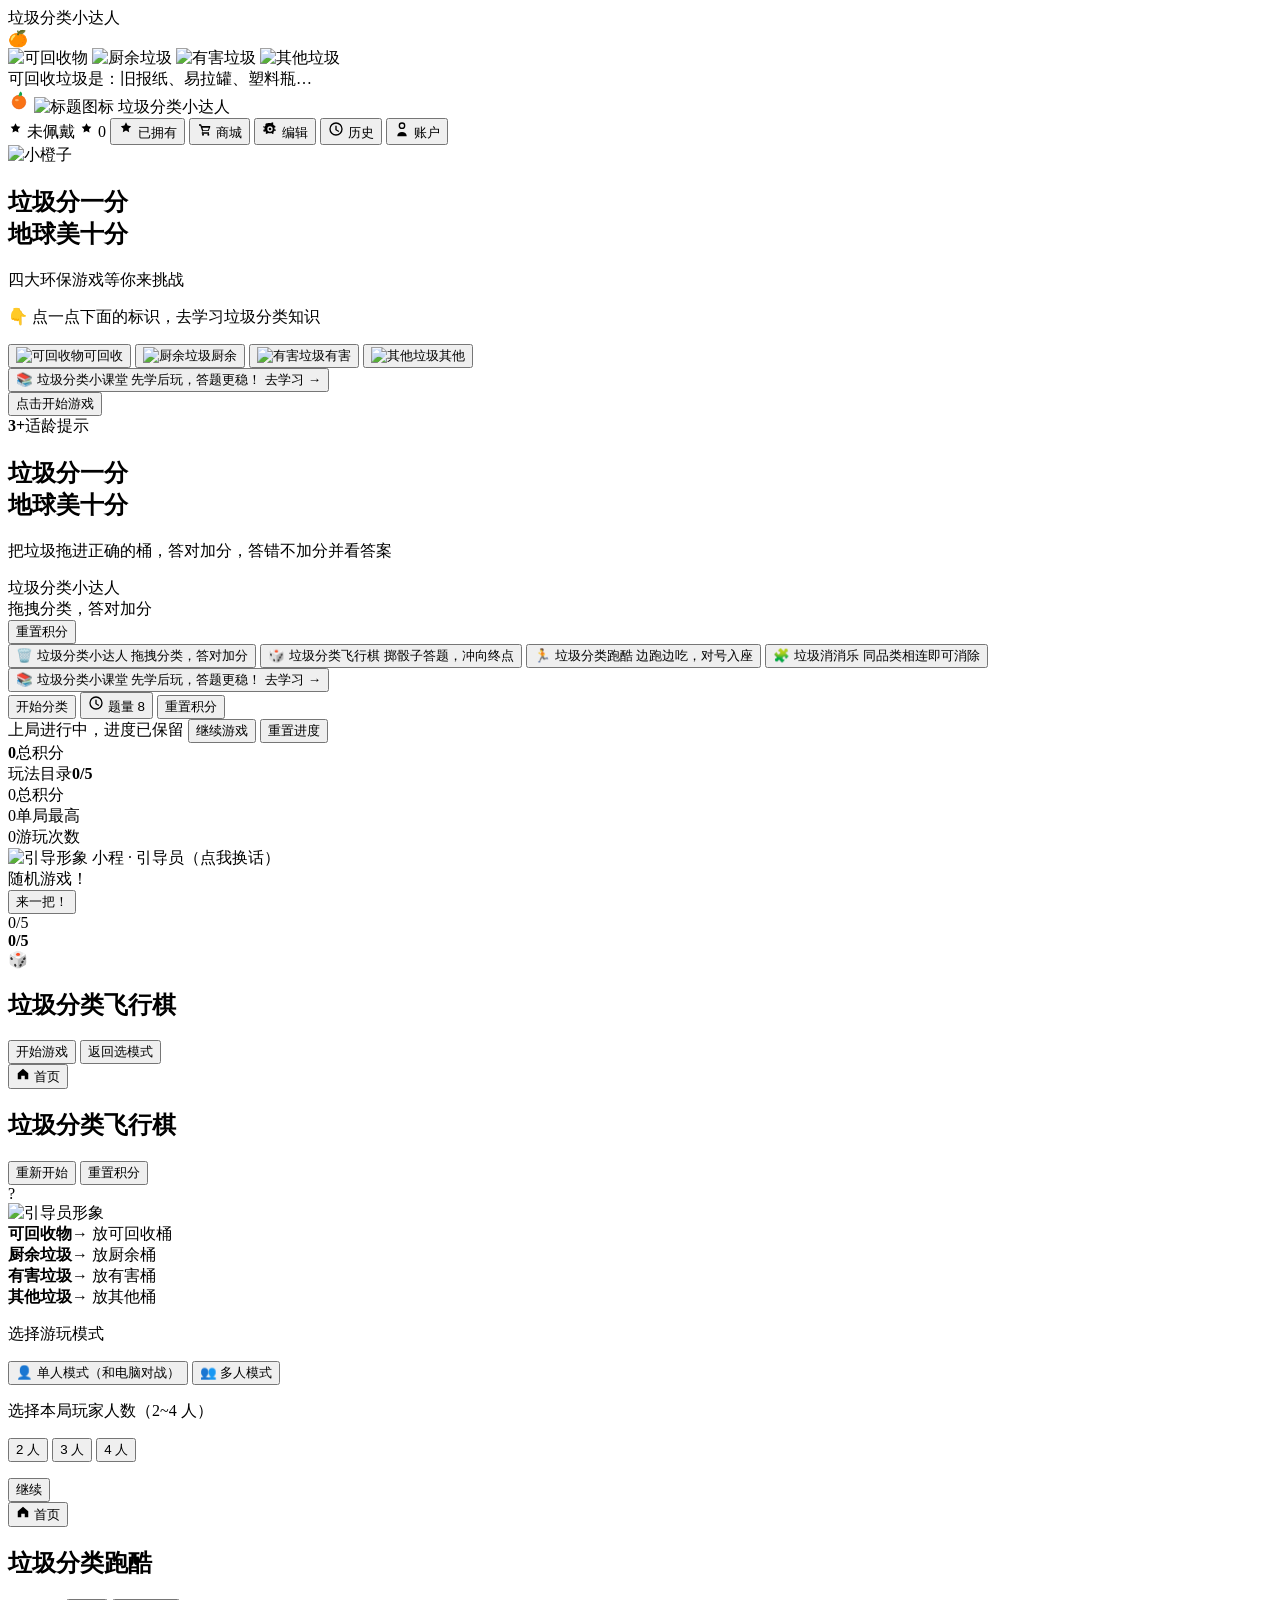
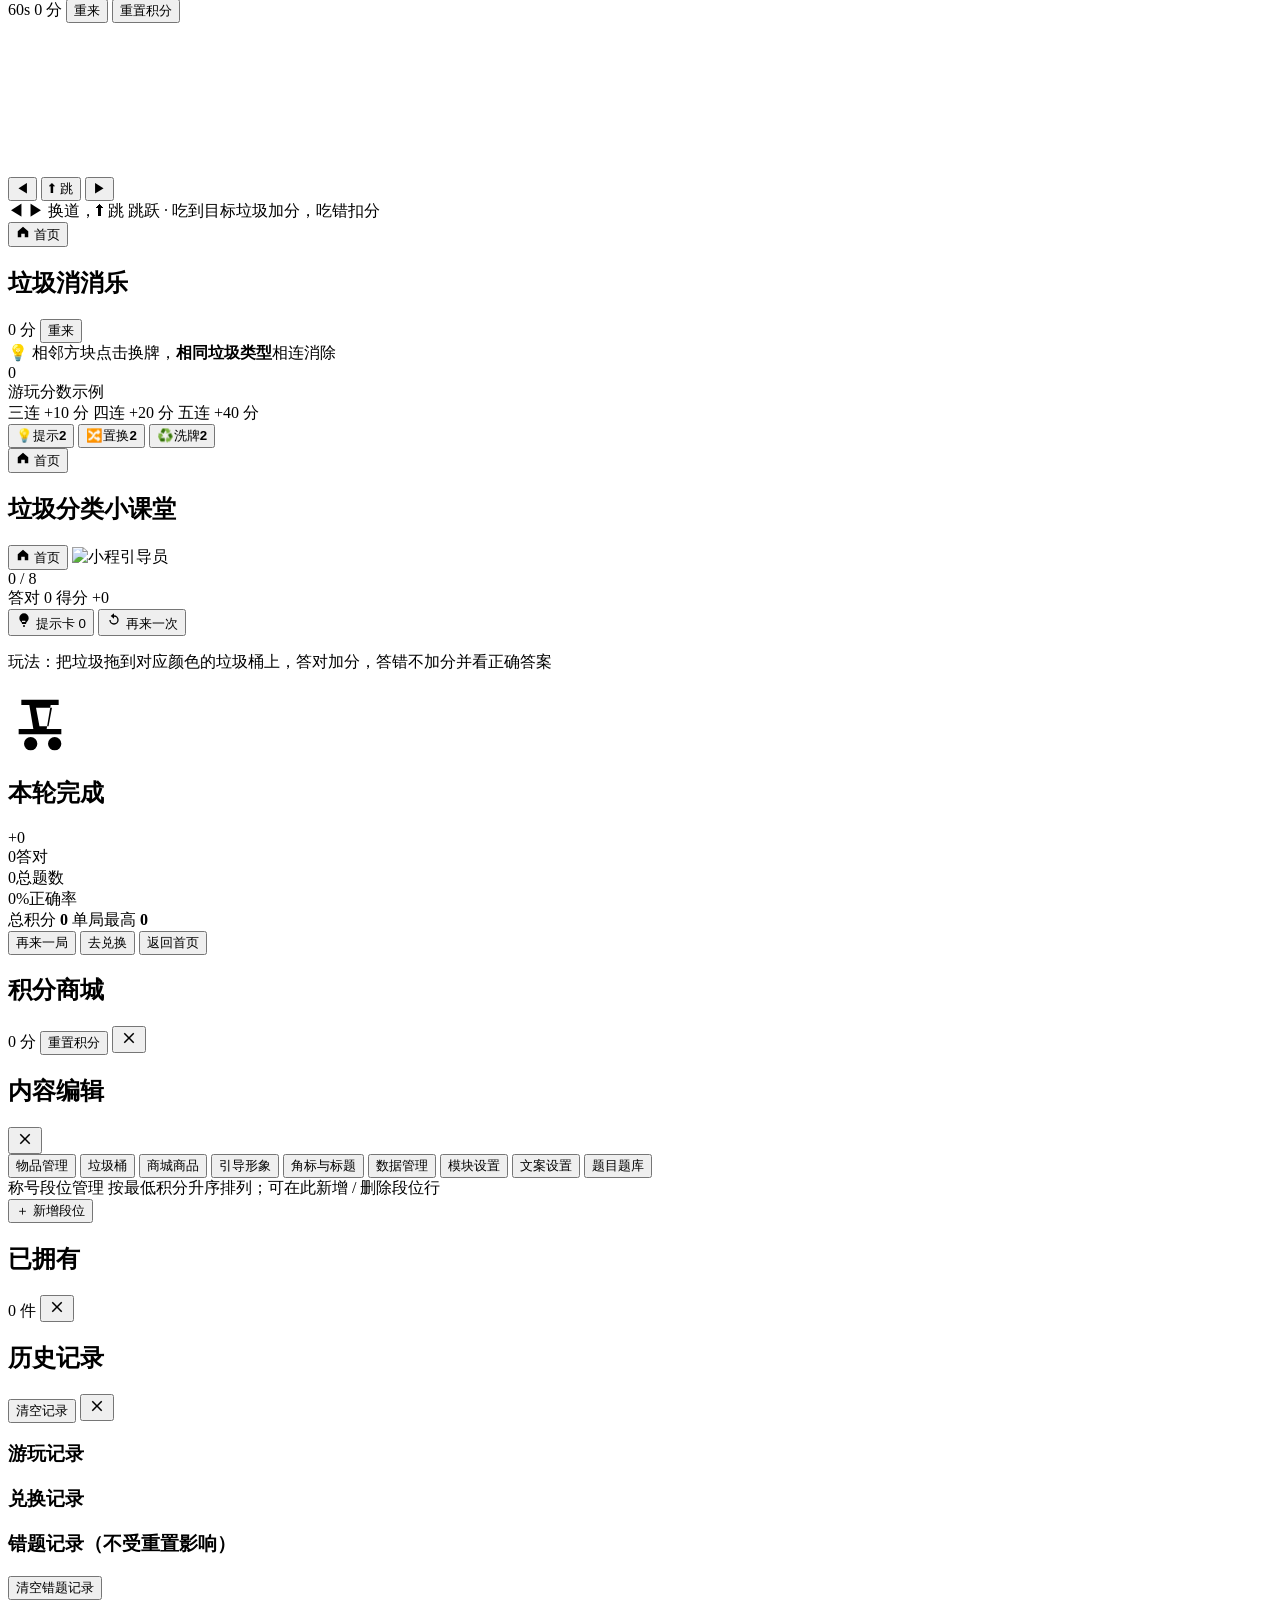
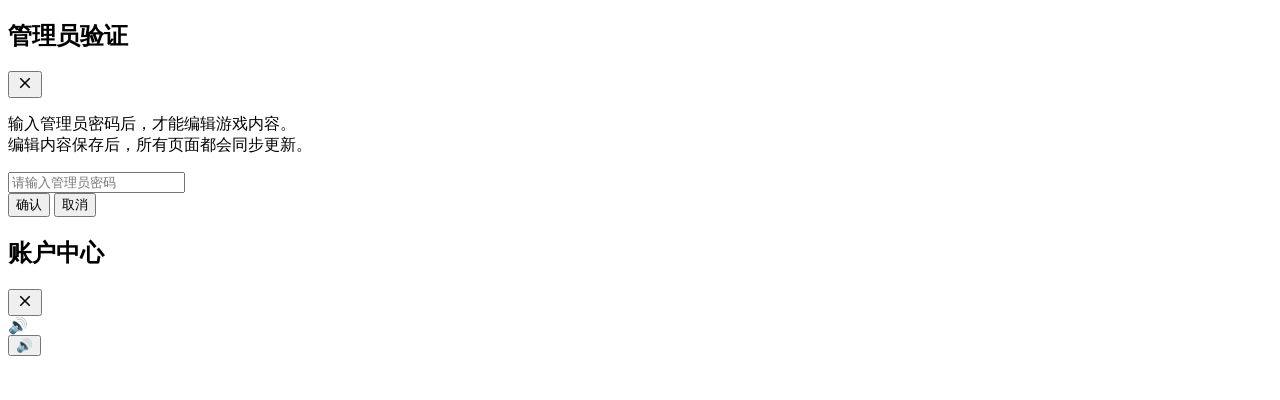
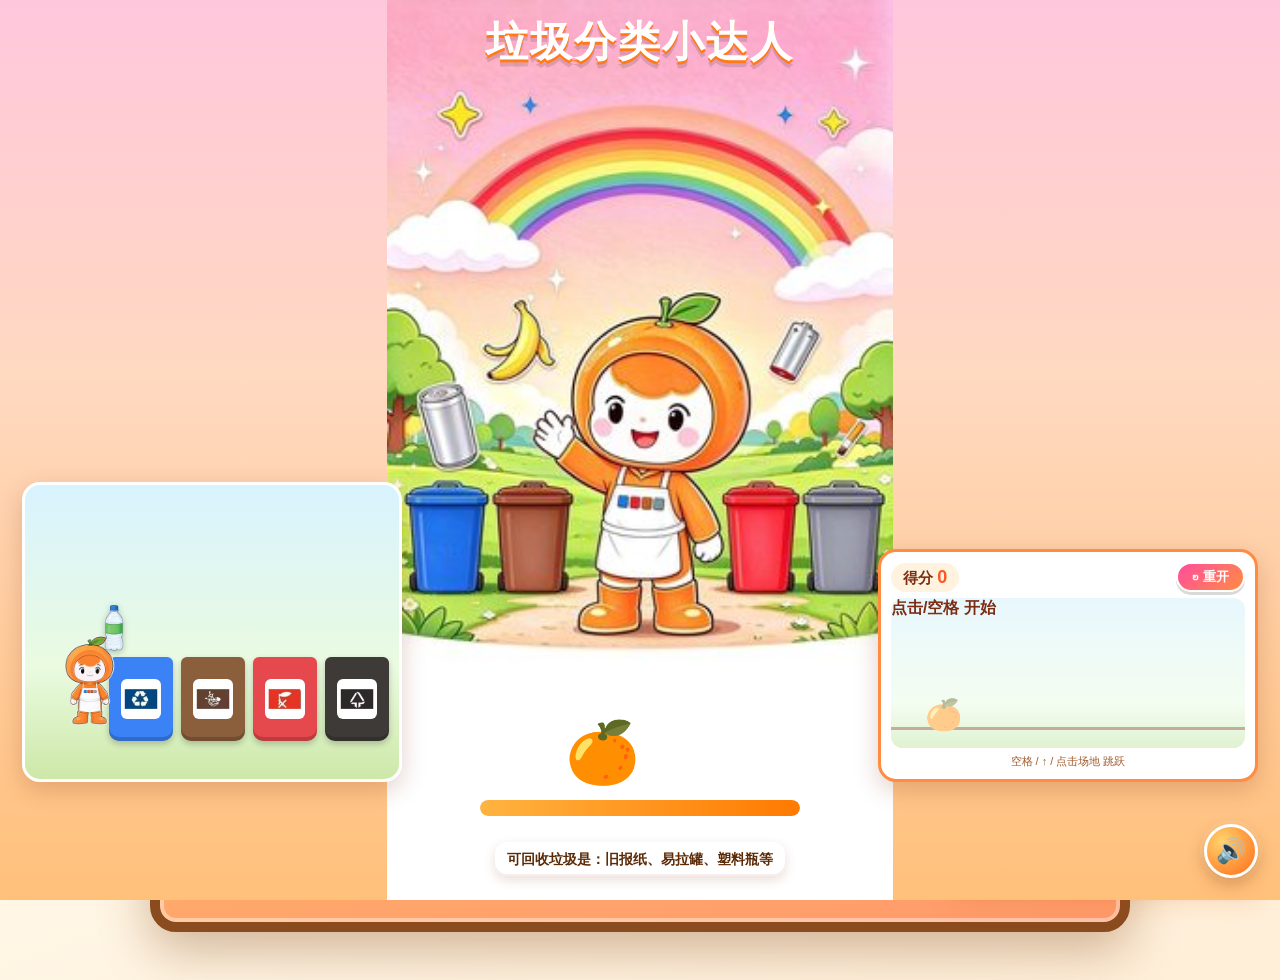
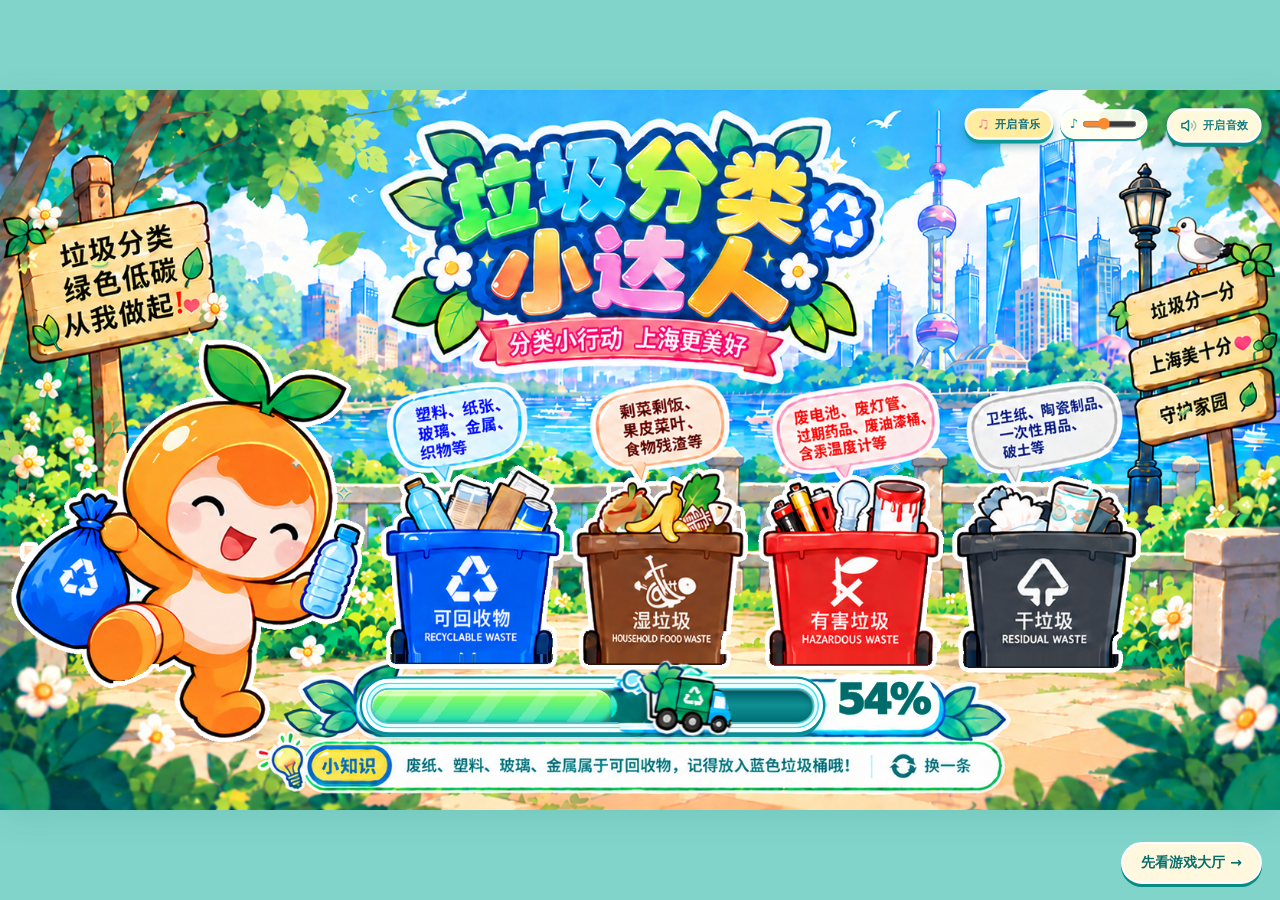
